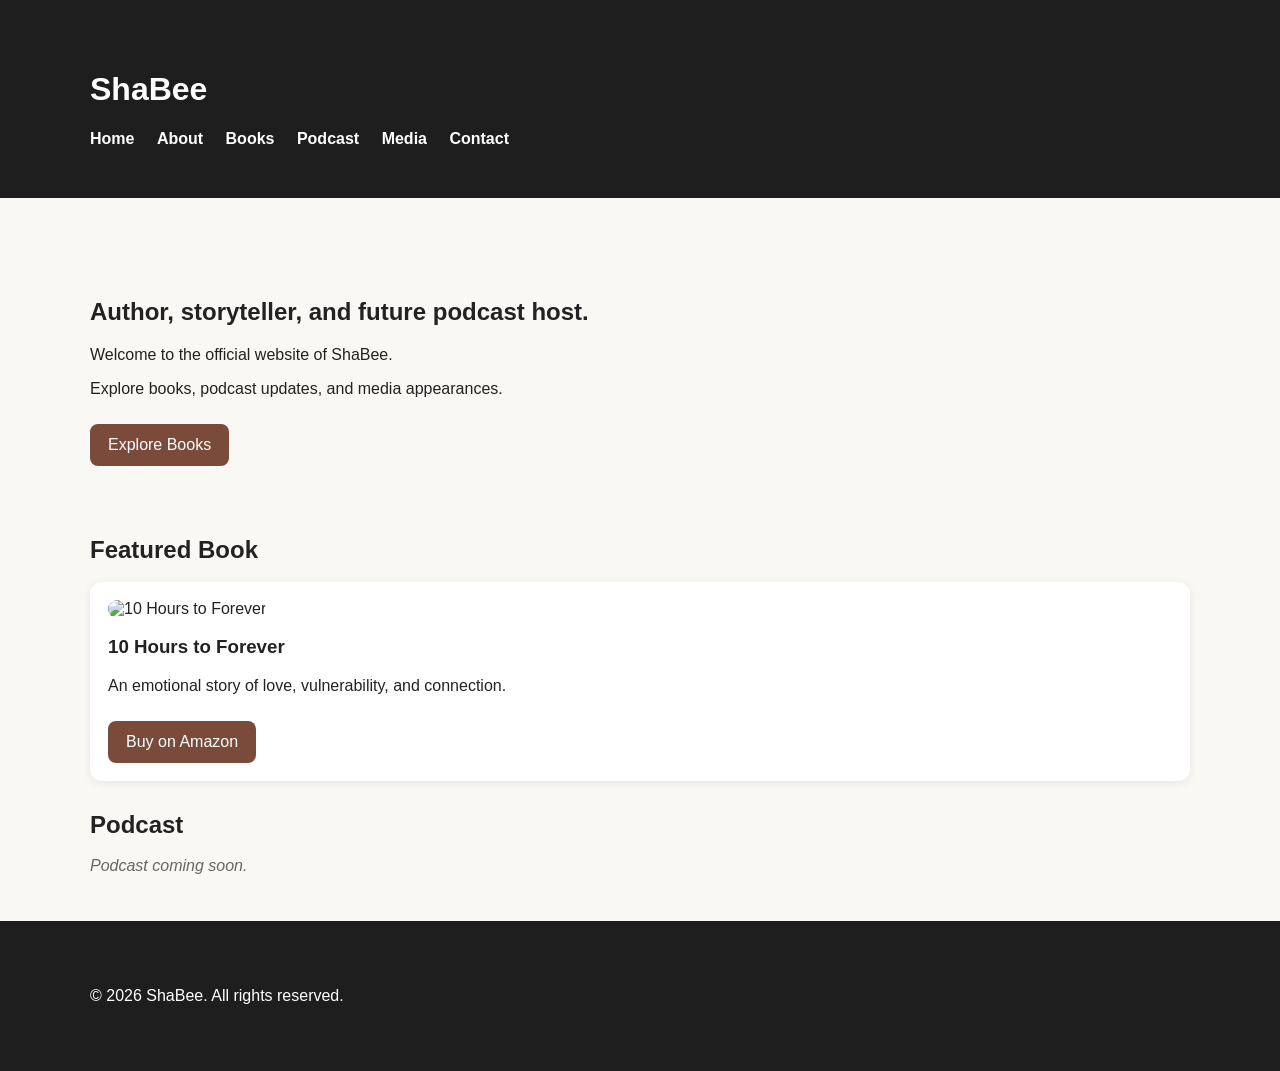
==== index.html @ 11cbb359 "Add files via upload" ====
<!DOCTYPE html>
<html lang="en">
<head>
    <meta charset="UTF-8">
    <meta name="viewport" content="width=device-width, initial-scale=1.0">
    <title>Home | ShaBee</title>
    <link rel="stylesheet" href="style.css">
</head>
<body>
    <header>
        <div class="container">
            <h1>ShaBee</h1>
            <nav>
                <a href="index.html">Home</a>
                <a href="about.html">About</a>
                <a href="books.html">Books</a>
                <a href="podcast.html">Podcast</a>
                <a href="media.html">Media</a>
                <a href="contact.html">Contact</a>
            </nav>
        </div>
    </header>
    <main class="container">
        
    <section class="hero">
        <h2>Author, storyteller, and future podcast host.</h2>
        <p>Welcome to the official website of ShaBee.</p>
        <p>Explore books, podcast updates, and media appearances.</p>
        <a class="button" href="books.html">Explore Books</a>
    </section>

    <section>
        <h2 class="section-title">Featured Book</h2>
        <div class="card">
            <img src="assets/10-hours-to-forever.jpg" alt="10 Hours to Forever" class="book-cover">
            <h3>10 Hours to Forever</h3>
            <p>An emotional story of love, vulnerability, and connection.</p>
            <a class="button" href="https://www.amazon.com/" target="_blank">Buy on Amazon</a>
        </div>
    </section>

    <section style="margin-top: 30px;">
        <h2 class="section-title">Podcast</h2>
        <p class="small-note">Podcast coming soon.</p>
    </section>
    
    </main>
    <footer>
        <div class="container">
            <p>&copy; 2026 ShaBee. All rights reserved.</p>
        </div>
    </footer>
</body>
</html>
---- style.css ----
body {
    font-family: Arial, sans-serif;
    margin: 0;
    padding: 0;
    background: #faf8f5;
    color: #222;
}
header, footer {
    background: #1e1e1e;
    color: white;
    padding: 20px;
}
nav a {
    color: white;
    margin-right: 18px;
    text-decoration: none;
    font-weight: bold;
}
.container {
    max-width: 1100px;
    margin: 0 auto;
    padding: 30px 20px;
}
.hero {
    padding: 50px 0;
}
.button {
    display: inline-block;
    background: #7a4b3a;
    color: white;
    padding: 12px 18px;
    text-decoration: none;
    border-radius: 8px;
    margin-top: 10px;
}
.grid {
    display: grid;
    grid-template-columns: repeat(auto-fit, minmax(260px, 1fr));
    gap: 24px;
}
.card {
    background: white;
    border-radius: 12px;
    padding: 18px;
    box-shadow: 0 2px 8px rgba(0,0,0,0.08);
}
.book-cover {
    width: 100%;
    max-height: 360px;
    object-fit: cover;
    border-radius: 10px;
}
.author-photo {
    max-width: 260px;
    border-radius: 12px;
    margin-bottom: 20px;
}
.section-title {
    margin-bottom: 18px;
}
.small-note {
    color: #666;
    font-style: italic;
}
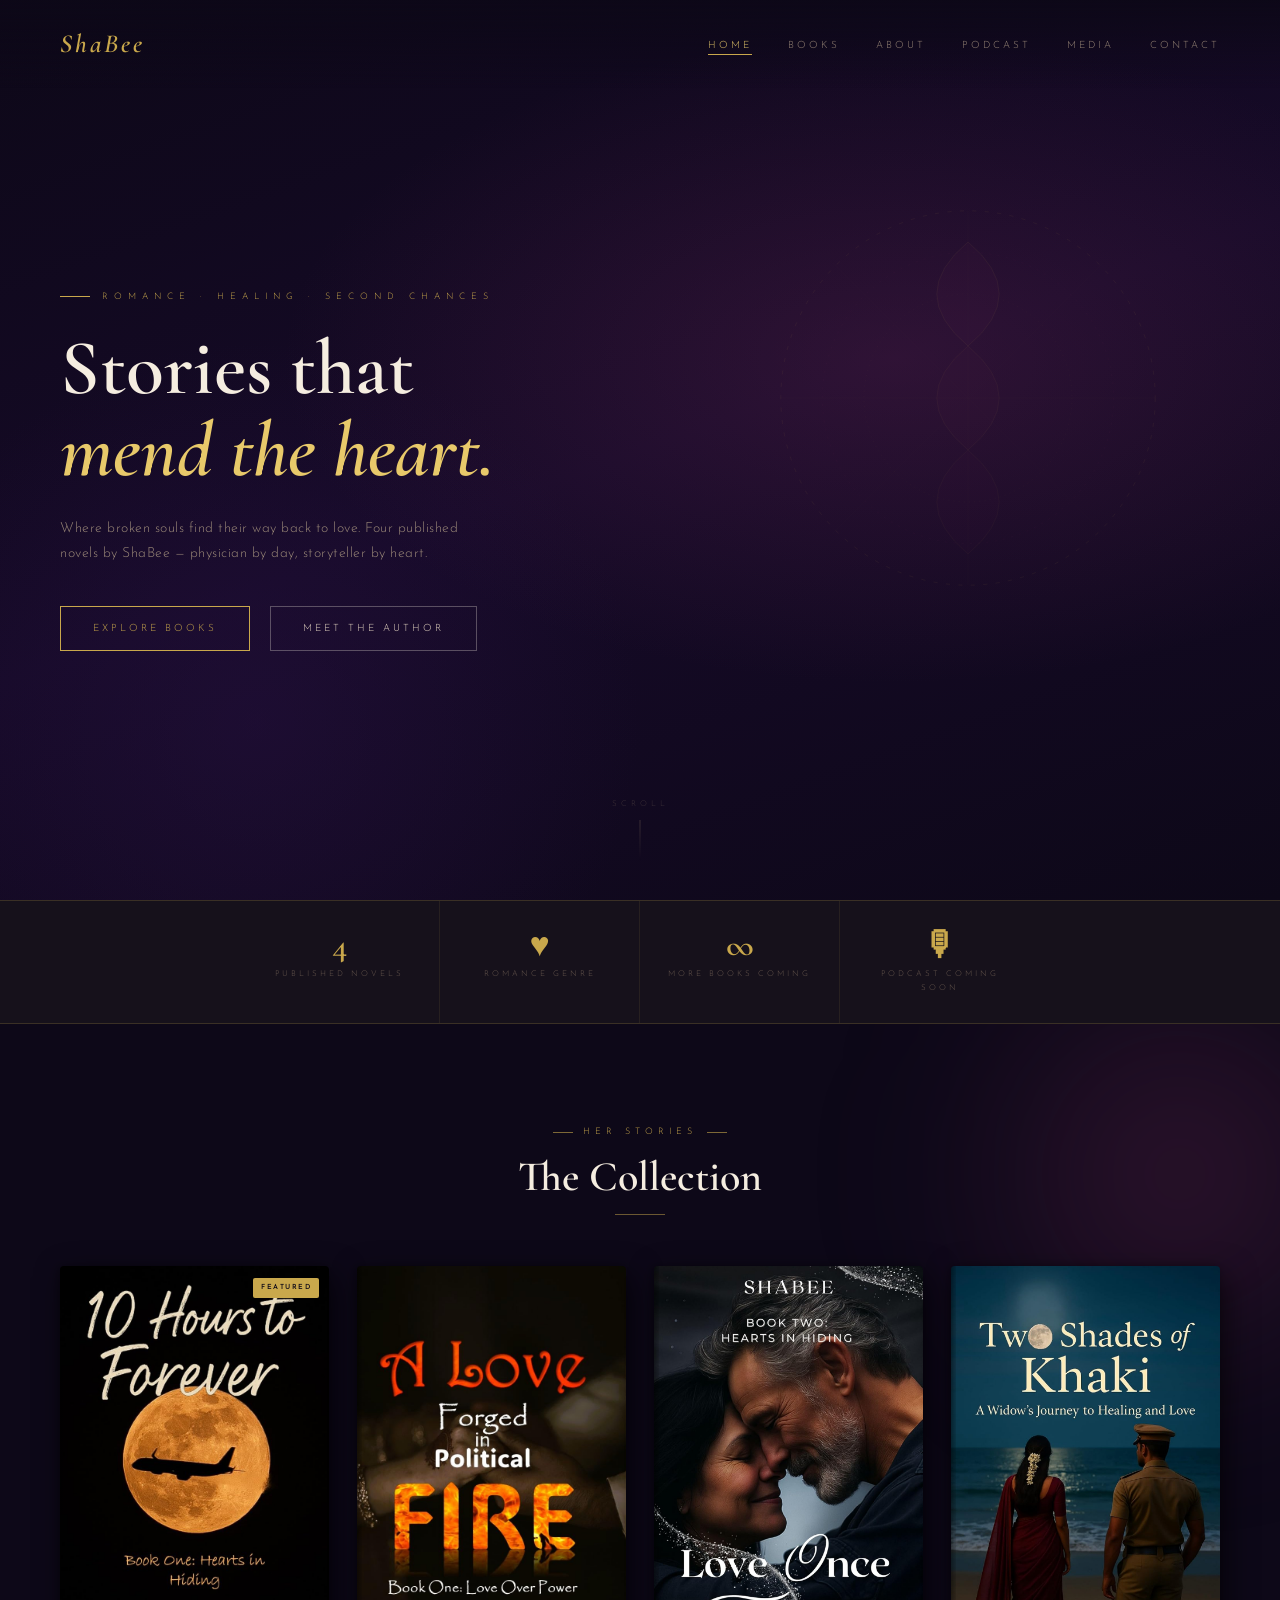
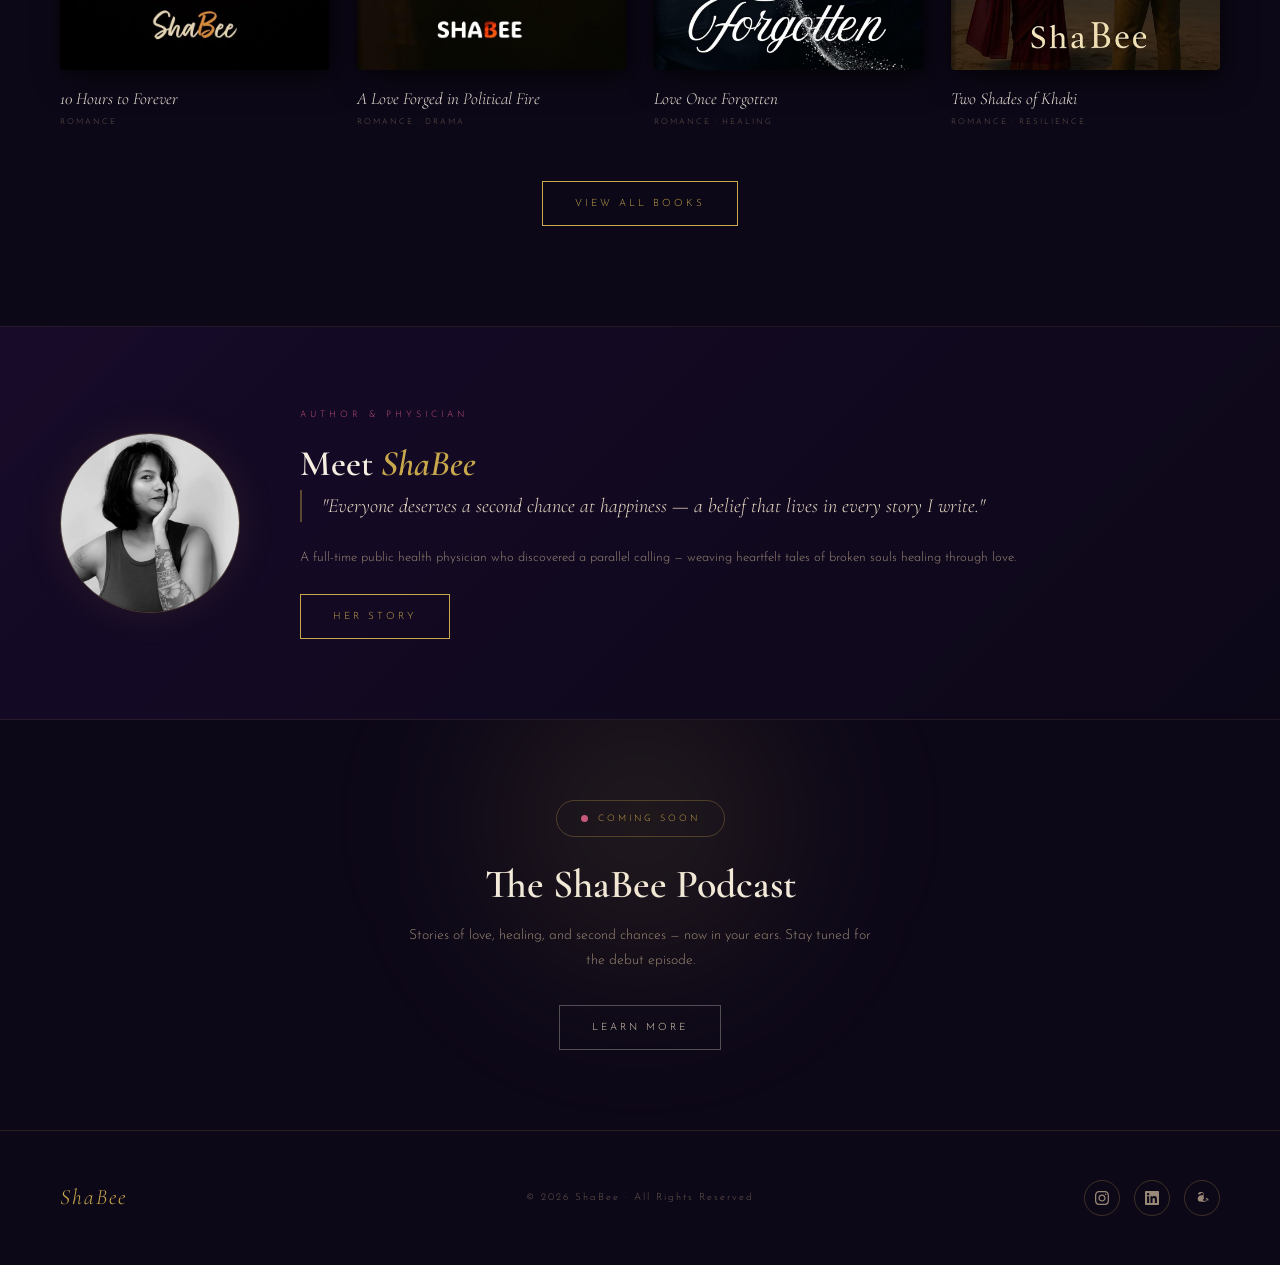
==== commit 6f927be2: "Update index.html" ====
--- a/index.html
+++ b/index.html
@@ -1,54 +1,634 @@
 <!DOCTYPE html>
 <html lang="en">
 <head>
-    <meta charset="UTF-8">
-    <meta name="viewport" content="width=device-width, initial-scale=1.0">
-    <title>Home | ShaBee</title>
-    <link rel="stylesheet" href="style.css">
+  <meta charset="UTF-8" />
+  <meta name="viewport" content="width=device-width, initial-scale=1.0" />
+  <title>ShaBee — Romance Author</title>
+  <meta name="description" content="Official website of ShaBee — author of heartfelt romance novels about love, healing, and second chances." />
+  <link rel="stylesheet" href="style.css" />
+  <style>
+    /* ===== HERO ===== */
+    .hero {
+      min-height: 100vh;
+      display: flex;
+      align-items: center;
+      padding: 120px 60px 80px;
+      position: relative;
+      overflow: hidden;
+    }
+
+    .hero-bg {
+      position: absolute;
+      inset: 0;
+      background:
+        radial-gradient(ellipse 80% 60% at 70% 40%, rgba(123,45,94,0.25) 0%, transparent 60%),
+        radial-gradient(ellipse 50% 70% at 20% 80%, rgba(42,18,69,0.4) 0%, transparent 60%),
+        linear-gradient(160deg, var(--deep) 0%, #160a28 50%, #0d0818 100%);
+    }
+
+    .hero-decoration {
+      position: absolute;
+      right: 8%;
+      top: 50%;
+      transform: translateY(-50%);
+      width: 420px;
+      height: 520px;
+      opacity: 0.12;
+      pointer-events: none;
+    }
+
+    .hero-content {
+      position: relative;
+      z-index: 2;
+      max-width: 600px;
+    }
+
+    .hero-tagline {
+      font-size: 9px;
+      letter-spacing: 6px;
+      text-transform: uppercase;
+      color: var(--gold);
+      margin-bottom: 24px;
+      display: flex;
+      align-items: center;
+      gap: 12px;
+    }
+
+    .hero-tagline::before {
+      content: '';
+      display: inline-block;
+      width: 30px;
+      height: 0.5px;
+      background: var(--gold);
+    }
+
+    .hero-title {
+      font-family: var(--serif);
+      font-size: 78px;
+      font-weight: 600;
+      color: var(--cream);
+      line-height: 1.05;
+      margin-bottom: 10px;
+    }
+
+    .hero-title em {
+      font-style: italic;
+      color: var(--gold-light);
+      display: block;
+    }
+
+    .hero-subtitle {
+      font-size: 14px;
+      color: var(--muted);
+      line-height: 1.8;
+      margin: 24px 0 40px;
+      max-width: 440px;
+      letter-spacing: 0.5px;
+    }
+
+    .hero-cta {
+      display: flex;
+      gap: 20px;
+      align-items: center;
+    }
+
+    .hero-scroll {
+      position: absolute;
+      bottom: 40px;
+      left: 50%;
+      transform: translateX(-50%);
+      display: flex;
+      flex-direction: column;
+      align-items: center;
+      gap: 8px;
+      z-index: 2;
+      opacity: 0.5;
+    }
+
+    .hero-scroll span {
+      font-size: 8px;
+      letter-spacing: 4px;
+      text-transform: uppercase;
+      color: var(--muted2);
+    }
+
+    .scroll-line {
+      width: 0.5px;
+      height: 40px;
+      background: linear-gradient(to bottom, var(--muted2), transparent);
+      animation: scrollDown 1.8s ease-in-out infinite;
+    }
+
+    @keyframes scrollDown {
+      0% { transform: scaleY(0); transform-origin: top; opacity: 1; }
+      50% { transform: scaleY(1); transform-origin: top; opacity: 1; }
+      100% { transform: scaleY(1); transform-origin: bottom; opacity: 0; }
+    }
+
+    /* ===== STATS BAR ===== */
+    .stats-bar {
+      background: rgba(201,168,76,0.05);
+      border-top: 0.5px solid rgba(201,168,76,0.2);
+      border-bottom: 0.5px solid rgba(201,168,76,0.2);
+      display: flex;
+      justify-content: center;
+    }
+
+    .stat {
+      flex: 1;
+      max-width: 200px;
+      text-align: center;
+      padding: 28px 20px;
+      border-right: 0.5px solid rgba(201,168,76,0.1);
+    }
+
+    .stat:last-child { border-right: none; }
+
+    .stat-num {
+      font-family: var(--serif);
+      font-size: 34px;
+      font-weight: 600;
+      color: var(--gold);
+      line-height: 1;
+      margin-bottom: 5px;
+    }
+
+    .stat-label {
+      font-size: 8px;
+      letter-spacing: 3px;
+      text-transform: uppercase;
+      color: var(--muted2);
+    }
+
+    /* ===== BOOKS SECTION ===== */
+    .books-section {
+      padding: 100px 60px;
+      position: relative;
+      overflow: hidden;
+    }
+
+    .books-section .orb {
+      width: 500px; height: 500px;
+      top: -100px; right: -150px;
+    }
+
+    .books-grid {
+      display: grid;
+      grid-template-columns: repeat(4, 1fr);
+      gap: 28px;
+      margin-top: 52px;
+    }
+
+    .book-card {
+      cursor: pointer;
+      group: true;
+    }
+
+    .book-cover-wrap {
+      position: relative;
+      width: 100%;
+      aspect-ratio: 2/3;
+      overflow: hidden;
+      border-radius: 4px;
+      box-shadow: 6px 10px 30px rgba(0,0,0,0.6), -2px 0 8px rgba(0,0,0,0.3);
+      transition: transform 0.4s ease, box-shadow 0.4s ease;
+      margin-bottom: 18px;
+    }
+
+    .book-card:hover .book-cover-wrap {
+      transform: translateY(-8px) rotate(-1deg);
+      box-shadow: 10px 20px 40px rgba(0,0,0,0.7);
+    }
+
+    .book-cover-wrap img {
+      width: 100%;
+      height: 100%;
+      object-fit: cover;
+      display: block;
+      transition: transform 0.5s ease;
+    }
+
+    .book-card:hover .book-cover-wrap img {
+      transform: scale(1.04);
+    }
+
+    .book-cover-overlay {
+      position: absolute;
+      inset: 0;
+      background: linear-gradient(to top, rgba(13,8,24,0.7) 0%, transparent 50%);
+      opacity: 0;
+      transition: opacity 0.3s;
+      display: flex;
+      align-items: flex-end;
+      padding: 16px;
+    }
+
+    .book-card:hover .book-cover-overlay { opacity: 1; }
+
+    .book-overlay-btn {
+      font-size: 8px;
+      letter-spacing: 2px;
+      text-transform: uppercase;
+      color: var(--gold);
+      border: 0.5px solid var(--gold);
+      padding: 7px 14px;
+      text-decoration: none;
+      transition: all 0.3s;
+      width: 100%;
+      text-align: center;
+      display: block;
+    }
+
+    .book-spine {
+      position: absolute;
+      left: 0; top: 0; bottom: 0;
+      width: 5px;
+      background: linear-gradient(to right, rgba(0,0,0,0.4), rgba(0,0,0,0.1));
+    }
+
+    .book-title {
+      font-family: var(--serif);
+      font-size: 17px;
+      font-style: italic;
+      color: var(--cream);
+      line-height: 1.3;
+      margin-bottom: 6px;
+    }
+
+    .book-genre {
+      font-size: 8px;
+      letter-spacing: 2px;
+      text-transform: uppercase;
+      color: var(--muted2);
+    }
+
+    .book-badge {
+      position: absolute;
+      top: 12px;
+      right: 10px;
+      background: var(--gold);
+      color: var(--deep);
+      font-size: 7px;
+      font-weight: 600;
+      letter-spacing: 1.5px;
+      text-transform: uppercase;
+      padding: 4px 8px;
+      border-radius: 2px;
+    }
+
+    .books-cta {
+      text-align: center;
+      margin-top: 52px;
+    }
+
+    /* ===== ABOUT STRIP ===== */
+    .about-strip {
+      padding: 80px 60px;
+      background: linear-gradient(135deg, rgba(30,13,53,0.6) 0%, rgba(13,8,24,0.8) 100%);
+      border-top: 0.5px solid rgba(201,168,76,0.1);
+      border-bottom: 0.5px solid rgba(201,168,76,0.1);
+      display: flex;
+      align-items: center;
+      gap: 60px;
+      position: relative;
+      overflow: hidden;
+    }
+
+    .about-portrait {
+      width: 180px;
+      height: 180px;
+      border-radius: 50%;
+      overflow: hidden;
+      flex-shrink: 0;
+      border: 1px solid rgba(201,168,76,0.3);
+      box-shadow: 0 0 40px rgba(201,168,76,0.1);
+      position: relative;
+    }
+
+    .about-portrait::before {
+      content: '';
+      position: absolute;
+      inset: -6px;
+      border-radius: 50%;
+      border: 0.5px solid rgba(201,168,76,0.15);
+    }
+
+    .about-portrait img {
+      width: 100%;
+      height: 100%;
+      object-fit: cover;
+    }
+
+    .about-text { flex: 1; }
+
+    .about-name {
+      font-family: var(--serif);
+      font-size: 36px;
+      color: var(--cream);
+      margin-bottom: 6px;
+    }
+
+    .about-name em { color: var(--gold); font-style: italic; }
+
+    .about-role {
+      font-size: 9px;
+      letter-spacing: 4px;
+      text-transform: uppercase;
+      color: var(--rose-light);
+      margin-bottom: 20px;
+    }
+
+    .about-quote {
+      font-family: var(--serif);
+      font-size: 20px;
+      font-style: italic;
+      color: var(--cream2);
+      line-height: 1.6;
+      margin-bottom: 24px;
+      padding-left: 20px;
+      border-left: 2px solid rgba(201,168,76,0.4);
+    }
+
+    /* ===== PODCAST TEASER ===== */
+    .podcast-teaser {
+      padding: 80px 60px;
+      text-align: center;
+      position: relative;
+      overflow: hidden;
+    }
+
+    .podcast-badge {
+      display: inline-flex;
+      align-items: center;
+      gap: 10px;
+      border: 0.5px solid rgba(201,168,76,0.3);
+      padding: 10px 24px;
+      border-radius: 40px;
+      margin-bottom: 24px;
+      font-size: 9px;
+      letter-spacing: 3px;
+      text-transform: uppercase;
+      color: var(--gold);
+    }
+
+    .podcast-dot {
+      width: 7px;
+      height: 7px;
+      border-radius: 50%;
+      background: var(--rose-light);
+      animation: pulse 2s ease-in-out infinite;
+    }
+
+    @keyframes pulse {
+      0%, 100% { opacity: 1; transform: scale(1); }
+      50% { opacity: 0.5; transform: scale(0.8); }
+    }
+
+    .podcast-title {
+      font-family: var(--serif);
+      font-size: 40px;
+      color: var(--cream);
+      margin-bottom: 16px;
+    }
+
+    .podcast-sub {
+      font-size: 14px;
+      color: var(--muted);
+      max-width: 480px;
+      margin: 0 auto 32px;
+      line-height: 1.8;
+    }
+
+    @media (max-width: 900px) {
+      .hero-title { font-size: 54px; }
+      .hero { padding: 120px 28px 80px; }
+      .books-grid { grid-template-columns: repeat(2, 1fr); }
+      .books-section { padding: 60px 28px; }
+      .about-strip { flex-direction: column; text-align: center; padding: 60px 28px; }
+      .about-quote { border-left: none; border-top: 0.5px solid rgba(201,168,76,0.3); padding: 16px 0 0; }
+      .stats-bar { flex-wrap: wrap; }
+      .stat { min-width: 150px; }
+      .podcast-teaser { padding: 60px 28px; }
+    }
+
+    @media (max-width: 480px) {
+      .hero-title { font-size: 42px; }
+      .books-grid { grid-template-columns: repeat(2, 1fr); gap: 14px; }
+    }
+  </style>
 </head>
 <body>
-    <header>
-        <div class="container">
-            <h1>ShaBee</h1>
-            <nav>
-                <a href="index.html">Home</a>
-                <a href="about.html">About</a>
-                <a href="books.html">Books</a>
-                <a href="podcast.html">Podcast</a>
-                <a href="media.html">Media</a>
-                <a href="contact.html">Contact</a>
-            </nav>
+
+  <!-- NAV -->
+  <nav id="navbar">
+    <a href="index.html" class="nav-logo">ShaBee</a>
+    <ul class="nav-links">
+      <li><a href="index.html" class="active">Home</a></li>
+      <li><a href="books.html">Books</a></li>
+      <li><a href="about.html">About</a></li>
+      <li><a href="podcast.html">Podcast</a></li>
+      <li><a href="media.html">Media</a></li>
+      <li><a href="contact.html">Contact</a></li>
+    </ul>
+    <div class="nav-hamburger" onclick="toggleMenu()">
+      <span></span><span></span><span></span>
+    </div>
+  </nav>
+
+  <!-- HERO -->
+  <section class="hero">
+    <div class="hero-bg"></div>
+
+    <!-- decorative rose SVG -->
+    <svg class="hero-decoration" viewBox="0 0 400 500" fill="none" xmlns="http://www.w3.org/2000/svg">
+      <circle cx="200" cy="200" r="180" stroke="#c9a84c" stroke-width="0.5" stroke-dasharray="4 8"/>
+      <circle cx="200" cy="200" r="140" stroke="#7b2d5e" stroke-width="0.5" stroke-dasharray="2 6"/>
+      <circle cx="200" cy="200" r="100" stroke="#c9a84c" stroke-width="0.3" stroke-dasharray="1 4"/>
+      <path d="M200 50 Q260 100 200 150 Q140 100 200 50Z" fill="rgba(123,45,94,0.4)" stroke="#c9a84c" stroke-width="0.5"/>
+      <path d="M200 150 Q260 200 200 250 Q140 200 200 150Z" fill="rgba(123,45,94,0.3)" stroke="#c9a84c" stroke-width="0.4"/>
+      <path d="M200 250 Q260 300 200 350 Q140 300 200 250Z" fill="rgba(123,45,94,0.2)" stroke="#c9a84c" stroke-width="0.3"/>
+      <line x1="200" y1="20" x2="200" y2="380" stroke="#c9a84c" stroke-width="0.3" opacity="0.4"/>
+      <line x1="20" y1="200" x2="380" y2="200" stroke="#c9a84c" stroke-width="0.3" opacity="0.4"/>
+      <line x1="70" y1="70" x2="330" y2="330" stroke="#c9a84c" stroke-width="0.2" opacity="0.3"/>
+      <line x1="330" y1="70" x2="70" y2="330" stroke="#c9a84c" stroke-width="0.2" opacity="0.3"/>
+    </svg>
+
+    <div class="hero-content">
+      <div class="hero-tagline">Romance · Healing · Second Chances</div>
+      <h1 class="hero-title">
+        Stories that
+        <em>mend the heart.</em>
+      </h1>
+      <p class="hero-subtitle">
+        Where broken souls find their way back to love. Four published novels by ShaBee — physician by day, storyteller by heart.
+      </p>
+      <div class="hero-cta">
+        <a href="books.html" class="btn btn-gold fade-up delay-3">Explore Books</a>
+        <a href="about.html" class="btn btn-outline fade-up delay-4">Meet the Author</a>
+      </div>
+    </div>
+
+    <div class="hero-scroll">
+      <span>Scroll</span>
+      <div class="scroll-line"></div>
+    </div>
+  </section>
+
+  <!-- STATS BAR -->
+  <div class="stats-bar">
+    <div class="stat fade-up delay-1">
+      <div class="stat-num">4</div>
+      <div class="stat-label">Published Novels</div>
+    </div>
+    <div class="stat fade-up delay-2">
+      <div class="stat-num">♥</div>
+      <div class="stat-label">Romance Genre</div>
+    </div>
+    <div class="stat fade-up delay-3">
+      <div class="stat-num">∞</div>
+      <div class="stat-label">More Books Coming</div>
+    </div>
+    <div class="stat fade-up delay-4">
+      <div class="stat-num">🎙</div>
+      <div class="stat-label">Podcast Coming Soon</div>
+    </div>
+  </div>
+
+  <!-- BOOKS -->
+  <section class="books-section">
+    <div class="orb orb-rose" style="width:500px;height:500px;top:-100px;right:-150px;"></div>
+    <div class="eyebrow center fade-up delay-1">Her Stories</div>
+    <h2 class="section-title fade-up delay-2">The Collection</h2>
+    <div class="gold-rule"></div>
+
+    <div class="books-grid">
+
+      <div class="book-card fade-up delay-1">
+        <div class="book-cover-wrap">
+          <img src="assets/10-hours-to-forever.jpg" alt="10 Hours to Forever" />
+          <div class="book-spine"></div>
+          <div class="book-badge">Featured</div>
+          <div class="book-cover-overlay">
+            <a href="https://a.co/d/08ATKefn" target="_blank" class="book-overlay-btn">View on Amazon</a>
+          </div>
         </div>
-    </header>
-    <main class="container">
-        
-    <section class="hero">
-        <h2>Author, storyteller, and future podcast host.</h2>
-        <p>Welcome to the official website of ShaBee.</p>
-        <p>Explore books, podcast updates, and media appearances.</p>
-        <a class="button" href="books.html">Explore Books</a>
-    </section>
-
-    <section>
-        <h2 class="section-title">Featured Book</h2>
-        <div class="card">
-            <img src="assets/10-hours-to-forever.jpg" alt="10 Hours to Forever" class="book-cover">
-            <h3>10 Hours to Forever</h3>
-            <p>An emotional story of love, vulnerability, and connection.</p>
-            <a class="button" href="https://www.amazon.com/" target="_blank">Buy on Amazon</a>
+        <div class="book-title">10 Hours to Forever</div>
+        <div class="book-genre">Romance</div>
+      </div>
+
+      <div class="book-card fade-up delay-2">
+        <div class="book-cover-wrap">
+          <img src="assets/a-love-forged-in-political-fire.jpg" alt="A Love Forged in Political Fire" />
+          <div class="book-spine"></div>
+          <div class="book-cover-overlay">
+            <a href="https://a.co/d/00i8EPB8" target="_blank" class="book-overlay-btn">View on Amazon</a>
+          </div>
         </div>
-    </section>
-
-    <section style="margin-top: 30px;">
-        <h2 class="section-title">Podcast</h2>
-        <p class="small-note">Podcast coming soon.</p>
-    </section>
-    
-    </main>
-    <footer>
-        <div class="container">
-            <p>&copy; 2026 ShaBee. All rights reserved.</p>
+        <div class="book-title">A Love Forged in Political Fire</div>
+        <div class="book-genre">Romance · Drama</div>
+      </div>
+
+      <div class="book-card fade-up delay-3">
+        <div class="book-cover-wrap">
+          <img src="assets/love-once-forgotten.jpg" alt="Love Once Forgotten" />
+          <div class="book-spine"></div>
+          <div class="book-cover-overlay">
+            <a href="https://a.co/d/03vFmATG" target="_blank" class="book-overlay-btn">View on Amazon</a>
+          </div>
         </div>
-    </footer>
+        <div class="book-title">Love Once Forgotten</div>
+        <div class="book-genre">Romance · Healing</div>
+      </div>
+
+      <div class="book-card fade-up delay-4">
+        <div class="book-cover-wrap">
+          <img src="assets/two-shades-of-khaki.jpg" alt="Two Shades of Khaki" />
+          <div class="book-spine"></div>
+          <div class="book-cover-overlay">
+            <a href="https://a.co/d/0icz61t5" target="_blank" class="book-overlay-btn">View on Amazon</a>
+          </div>
+        </div>
+        <div class="book-title">Two Shades of Khaki</div>
+        <div class="book-genre">Romance · Resilience</div>
+      </div>
+
+    </div>
+
+    <div class="books-cta">
+      <a href="books.html" class="btn btn-gold">View All Books</a>
+    </div>
+  </section>
+
+  <!-- ABOUT STRIP -->
+  <section class="about-strip">
+    <div class="about-portrait">
+      <img src="assets/author-photo.jpg" alt="ShaBee — Author" />
+    </div>
+    <div class="about-text">
+      <p class="about-role">Author &amp; Physician</p>
+      <h2 class="about-name">Meet <em>ShaBee</em></h2>
+      <blockquote class="about-quote">
+        "Everyone deserves a second chance at happiness — a belief that lives in every story I write."
+      </blockquote>
+      <p style="font-size:13px;color:var(--muted);line-height:1.8;margin-bottom:24px;">
+        A full-time public health physician who discovered a parallel calling — weaving heartfelt tales of broken souls healing through love.
+      </p>
+      <a href="about.html" class="btn btn-gold">Her Story</a>
+    </div>
+  </section>
+
+  <!-- PODCAST TEASER -->
+  <section class="podcast-teaser">
+    <div class="orb orb-gold" style="width:400px;height:400px;top:-100px;left:50%;transform:translateX(-50%);"></div>
+    <div class="podcast-badge">
+      <span class="podcast-dot"></span>
+      Coming Soon
+    </div>
+    <h2 class="podcast-title">The ShaBee Podcast</h2>
+    <p class="podcast-sub">Stories of love, healing, and second chances — now in your ears. Stay tuned for the debut episode.</p>
+    <a href="podcast.html" class="btn btn-outline">Learn More</a>
+  </section>
+
+  <!-- FOOTER -->
+  <footer>
+    <a href="index.html" class="footer-logo">ShaBee</a>
+    <div class="footer-center">© 2026 ShaBee · All Rights Reserved</div>
+    <div class="footer-social">
+      <!-- Instagram -->
+      <a href="https://www.instagram.com/shabee_novel_author/" target="_blank" class="social-link" aria-label="Instagram">
+        <svg viewBox="0 0 24 24" xmlns="http://www.w3.org/2000/svg"><path d="M12 2.163c3.204 0 3.584.012 4.85.07 3.252.148 4.771 1.691 4.919 4.919.058 1.265.069 1.645.069 4.849 0 3.205-.012 3.584-.069 4.849-.149 3.225-1.664 4.771-4.919 4.919-1.266.058-1.644.07-4.85.07-3.204 0-3.584-.012-4.849-.07-3.26-.149-4.771-1.699-4.919-4.92-.058-1.265-.07-1.644-.07-4.849 0-3.204.013-3.583.07-4.849.149-3.227 1.664-4.771 4.919-4.919 1.266-.057 1.645-.069 4.849-.069zm0-2.163c-3.259 0-3.667.014-4.947.072-4.358.2-6.78 2.618-6.98 6.98-.059 1.281-.073 1.689-.073 4.948 0 3.259.014 3.668.072 4.948.2 4.358 2.618 6.78 6.98 6.98 1.281.058 1.689.072 4.948.072 3.259 0 3.668-.014 4.948-.072 4.354-.2 6.782-2.618 6.979-6.98.059-1.28.073-1.689.073-4.948 0-3.259-.014-3.667-.072-4.947-.196-4.354-2.617-6.78-6.979-6.98-1.281-.059-1.69-.073-4.949-.073zm0 5.838c-3.403 0-6.162 2.759-6.162 6.162s2.759 6.163 6.162 6.163 6.162-2.759 6.162-6.163c0-3.403-2.759-6.162-6.162-6.162zm0 10.162c-2.209 0-4-1.79-4-4 0-2.209 1.791-4 4-4s4 1.791 4 4c0 2.21-1.791 4-4 4zm6.406-11.845c-.796 0-1.441.645-1.441 1.44s.645 1.44 1.441 1.44c.795 0 1.439-.645 1.439-1.44s-.644-1.44-1.439-1.44z"/></svg>
+      </a>
+      <!-- LinkedIn -->
+      <a href="https://www.linkedin.com/in/shabithaalex/" target="_blank" class="social-link" aria-label="LinkedIn">
+        <svg viewBox="0 0 24 24" xmlns="http://www.w3.org/2000/svg"><path d="M20.447 20.452h-3.554v-5.569c0-1.328-.027-3.037-1.852-3.037-1.853 0-2.136 1.445-2.136 2.939v5.667H9.351V9h3.414v1.561h.046c.477-.9 1.637-1.85 3.37-1.85 3.601 0 4.267 2.37 4.267 5.455v6.286zM5.337 7.433c-1.144 0-2.063-.926-2.063-2.065 0-1.138.92-2.063 2.063-2.063 1.14 0 2.064.925 2.064 2.063 0 1.139-.925 2.065-2.064 2.065zm1.782 13.019H3.555V9h3.564v11.452zM22.225 0H1.771C.792 0 0 .774 0 1.729v20.542C0 23.227.792 24 1.771 24h20.451C23.2 24 24 23.227 24 22.271V1.729C24 .774 23.2 0 22.222 0h.003z"/></svg>
+      </a>
+      <!-- Amazon -->
+      <a href="https://www.amazon.com/author/shabee" target="_blank" class="social-link" aria-label="Amazon">
+        <svg viewBox="0 0 24 24" xmlns="http://www.w3.org/2000/svg"><path d="M13.958 10.09c0 1.232.029 2.256-.591 3.351-.502.891-1.301 1.438-2.186 1.438-1.214 0-1.922-.924-1.922-2.292 0-2.692 2.415-3.182 4.699-3.182v.685zm3.186 7.705c-.209.189-.512.201-.745.074-1.052-.872-1.238-1.276-1.814-2.106-1.734 1.768-2.962 2.297-5.209 2.297-2.66 0-4.731-1.641-4.731-4.925 0-2.565 1.391-4.309 3.37-5.164 1.715-.754 4.11-.891 5.942-1.095v-.41c0-.753.06-1.642-.384-2.294-.385-.579-1.124-.82-1.775-.82-1.205 0-2.277.617-2.54 1.897-.054.285-.261.567-.549.582l-3.061-.328c-.259-.056-.548-.266-.472-.66C5.57 2.474 8.066 1.5 10.309 1.5c1.131 0 2.608.301 3.5 1.156 1.131 1.055 1.021 2.463 1.021 3.996v3.623c0 1.088.451 1.566.875 2.153.149.21.182.461-.008.617l-2.553 2.15zM21.315 16.44c-1.895 1.382-4.643 2.114-7.007 2.114-3.314 0-6.297-1.226-8.554-3.267-.177-.16-.019-.378.194-.254 2.434 1.417 5.445 2.267 8.554 2.267 2.096 0 4.404-.435 6.528-1.332.321-.135.59.21.285.472zm.76-2.061c-.242-.311-1.599-.147-2.209-.073-.186.023-.214-.139-.047-.256 1.082-.761 2.856-.541 3.064-.286.207.257-.054 2.033-.07 2.701-.011.219-.172.3-.33.177-.543-.408-2.033-1.979-3.197-2.89-.354.266-.893.666-1.208.999-.173.18-.361.262-.516.112-.139-.135-.099-.349.028-.497.626-.723 1.658-1.914 2.173-2.532.232-.279.524-.166.716.052.387.443 1.055 1.267 1.596 1.493z"/></svg>
+      </a>
+    </div>
+  </footer>
+
+  <script>
+    // Navbar scroll effect
+    const navbar = document.getElementById('navbar');
+    window.addEventListener('scroll', () => {
+      navbar.classList.toggle('scrolled', window.scrollY > 60);
+    });
+
+    // Mobile menu
+    function toggleMenu() {
+      const links = document.querySelector('.nav-links');
+      links.style.display = links.style.display === 'flex' ? 'none' : 'flex';
+      links.style.flexDirection = 'column';
+      links.style.position = 'absolute';
+      links.style.top = '70px';
+      links.style.left = '0';
+      links.style.right = '0';
+      links.style.background = 'rgba(13,8,24,0.98)';
+      links.style.padding = '24px';
+      links.style.gap = '20px';
+    }
+  </script>
 </body>
 </html>
--- a/style.css
+++ b/style.css
@@ -1,65 +1,310 @@
-
-body {
-    font-family: Arial, sans-serif;
-    margin: 0;
-    padding: 0;
-    background: #faf8f5;
-    color: #222;
-}
-header, footer {
-    background: #1e1e1e;
-    color: white;
-    padding: 20px;
-}
-nav a {
-    color: white;
-    margin-right: 18px;
-    text-decoration: none;
-    font-weight: bold;
-}
-.container {
-    max-width: 1100px;
-    margin: 0 auto;
-    padding: 30px 20px;
-}
-.hero {
-    padding: 50px 0;
-}
-.button {
-    display: inline-block;
-    background: #7a4b3a;
-    color: white;
-    padding: 12px 18px;
-    text-decoration: none;
-    border-radius: 8px;
-    margin-top: 10px;
-}
-.grid {
-    display: grid;
-    grid-template-columns: repeat(auto-fit, minmax(260px, 1fr));
-    gap: 24px;
-}
-.card {
-    background: white;
-    border-radius: 12px;
-    padding: 18px;
-    box-shadow: 0 2px 8px rgba(0,0,0,0.08);
-}
-.book-cover {
-    width: 100%;
-    max-height: 360px;
-    object-fit: cover;
-    border-radius: 10px;
-}
-.author-photo {
-    max-width: 260px;
-    border-radius: 12px;
-    margin-bottom: 20px;
-}
-.section-title {
-    margin-bottom: 18px;
-}
-.small-note {
-    color: #666;
-    font-style: italic;
-}
+@import url('https://fonts.googleapis.com/css2?family=Cormorant+Garamond:ital,wght@0,300;0,400;0,600;0,700;1,300;1,400;1,600&family=Josefin+Sans:wght@300;400;600&display=swap');
+
+/* ===== RESET & BASE ===== */
+*, *::before, *::after { box-sizing: border-box; margin: 0; padding: 0; }
+
+:root {
+  --deep: #0d0818;
+  --plum: #1e0d35;
+  --plum2: #2a1245;
+  --rose: #7b2d5e;
+  --rose-light: #c4527e;
+  --gold: #c9a84c;
+  --gold-light: #e8c96a;
+  --cream: #f5ede0;
+  --cream2: #e8d9c4;
+  --muted: #9a8878;
+  --muted2: #6a5a50;
+  --serif: 'Cormorant Garamond', Georgia, serif;
+  --sans: 'Josefin Sans', sans-serif;
+}
+
+html { scroll-behavior: smooth; }
+
+body {
+  background: var(--deep);
+  color: var(--cream);
+  font-family: var(--sans);
+  font-weight: 300;
+  font-size: 16px;
+  line-height: 1.7;
+  overflow-x: hidden;
+}
+
+/* ===== NOISE TEXTURE OVERLAY ===== */
+body::before {
+  content: '';
+  position: fixed;
+  inset: 0;
+  background-image: url("data:image/svg+xml,%3Csvg viewBox='0 0 256 256' xmlns='http://www.w3.org/2000/svg'%3E%3Cfilter id='noise'%3E%3CfeTurbulence type='fractalNoise' baseFrequency='0.9' numOctaves='4' stitchTiles='stitch'/%3E%3C/filter%3E%3Crect width='100%25' height='100%25' filter='url(%23noise)' opacity='0.04'/%3E%3C/svg%3E");
+  pointer-events: none;
+  z-index: 0;
+  opacity: 0.6;
+}
+
+/* ===== NAVIGATION ===== */
+nav {
+  position: fixed;
+  top: 0; left: 0; right: 0;
+  z-index: 100;
+  display: flex;
+  justify-content: space-between;
+  align-items: center;
+  padding: 22px 60px;
+  background: linear-gradient(to bottom, rgba(13,8,24,0.98), rgba(13,8,24,0));
+  transition: background 0.4s;
+}
+
+nav.scrolled {
+  background: rgba(13,8,24,0.97);
+  border-bottom: 0.5px solid rgba(201,168,76,0.2);
+}
+
+.nav-logo {
+  font-family: var(--serif);
+  font-size: 26px;
+  font-weight: 600;
+  color: var(--gold);
+  letter-spacing: 3px;
+  text-decoration: none;
+  font-style: italic;
+}
+
+.nav-links {
+  display: flex;
+  gap: 36px;
+  list-style: none;
+  align-items: center;
+}
+
+.nav-links a {
+  font-size: 10px;
+  letter-spacing: 3px;
+  text-transform: uppercase;
+  color: var(--muted);
+  text-decoration: none;
+  transition: color 0.3s;
+  position: relative;
+}
+
+.nav-links a::after {
+  content: '';
+  position: absolute;
+  bottom: -4px;
+  left: 0; right: 0;
+  height: 0.5px;
+  background: var(--gold);
+  transform: scaleX(0);
+  transition: transform 0.3s;
+}
+
+.nav-links a:hover, .nav-links a.active {
+  color: var(--gold-light);
+}
+
+.nav-links a:hover::after, .nav-links a.active::after {
+  transform: scaleX(1);
+}
+
+.nav-hamburger {
+  display: none;
+  flex-direction: column;
+  gap: 5px;
+  cursor: pointer;
+}
+
+.nav-hamburger span {
+  display: block;
+  width: 24px;
+  height: 1px;
+  background: var(--gold);
+}
+
+/* ===== SECTION UTILITIES ===== */
+section { position: relative; z-index: 1; }
+
+.eyebrow {
+  font-size: 9px;
+  letter-spacing: 5px;
+  text-transform: uppercase;
+  color: var(--gold);
+  margin-bottom: 14px;
+  display: flex;
+  align-items: center;
+  gap: 10px;
+}
+
+.eyebrow::before, .eyebrow::after {
+  content: '';
+  display: inline-block;
+  width: 20px;
+  height: 0.5px;
+  background: var(--gold);
+  opacity: 0.6;
+}
+
+.eyebrow.center { justify-content: center; }
+
+h1, h2, h3 {
+  font-family: var(--serif);
+  font-weight: 600;
+  line-height: 1.15;
+}
+
+.section-title {
+  font-family: var(--serif);
+  font-size: 42px;
+  color: var(--cream);
+  text-align: center;
+  margin-bottom: 12px;
+}
+
+.gold-rule {
+  width: 50px;
+  height: 0.5px;
+  background: var(--gold);
+  margin: 0 auto 48px;
+  opacity: 0.5;
+}
+
+/* ===== BUTTONS ===== */
+.btn {
+  display: inline-block;
+  padding: 13px 32px;
+  font-family: var(--sans);
+  font-size: 10px;
+  letter-spacing: 3px;
+  text-transform: uppercase;
+  text-decoration: none;
+  transition: all 0.3s;
+  cursor: pointer;
+}
+
+.btn-gold {
+  border: 1px solid var(--gold);
+  color: var(--gold);
+  background: transparent;
+}
+
+.btn-gold:hover {
+  background: var(--gold);
+  color: var(--deep);
+}
+
+.btn-outline {
+  border: 0.5px solid rgba(245,237,224,0.3);
+  color: var(--cream2);
+  background: transparent;
+}
+
+.btn-outline:hover {
+  border-color: var(--cream);
+  color: var(--cream);
+}
+
+/* ===== FOOTER ===== */
+footer {
+  background: var(--deep);
+  border-top: 0.5px solid rgba(201,168,76,0.15);
+  padding: 48px 60px;
+  display: grid;
+  grid-template-columns: 1fr auto 1fr;
+  align-items: center;
+  gap: 32px;
+  position: relative;
+  z-index: 1;
+}
+
+.footer-logo {
+  font-family: var(--serif);
+  font-size: 22px;
+  font-style: italic;
+  color: var(--gold);
+  letter-spacing: 2px;
+  text-decoration: none;
+}
+
+.footer-center {
+  text-align: center;
+  font-size: 10px;
+  letter-spacing: 2px;
+  color: var(--muted2);
+}
+
+.footer-social {
+  display: flex;
+  justify-content: flex-end;
+  gap: 14px;
+}
+
+.social-link {
+  width: 36px;
+  height: 36px;
+  border: 0.5px solid rgba(201,168,76,0.25);
+  border-radius: 50%;
+  display: flex;
+  align-items: center;
+  justify-content: center;
+  text-decoration: none;
+  transition: all 0.3s;
+}
+
+.social-link:hover {
+  border-color: var(--gold);
+  background: rgba(201,168,76,0.1);
+}
+
+.social-link svg {
+  width: 14px;
+  height: 14px;
+  fill: var(--muted);
+  transition: fill 0.3s;
+}
+
+.social-link:hover svg { fill: var(--gold); }
+
+/* ===== ANIMATIONS ===== */
+@keyframes fadeUp {
+  from { opacity: 0; transform: translateY(30px); }
+  to { opacity: 1; transform: translateY(0); }
+}
+
+@keyframes fadeIn {
+  from { opacity: 0; }
+  to { opacity: 1; }
+}
+
+@keyframes float {
+  0%, 100% { transform: translateY(0px); }
+  50% { transform: translateY(-10px); }
+}
+
+.fade-up { animation: fadeUp 0.9s ease forwards; }
+.fade-in { animation: fadeIn 1.2s ease forwards; }
+
+.delay-1 { animation-delay: 0.1s; opacity: 0; }
+.delay-2 { animation-delay: 0.25s; opacity: 0; }
+.delay-3 { animation-delay: 0.4s; opacity: 0; }
+.delay-4 { animation-delay: 0.55s; opacity: 0; }
+
+/* ===== DECORATIVE ORBS ===== */
+.orb {
+  position: absolute;
+  border-radius: 50%;
+  pointer-events: none;
+  filter: blur(80px);
+}
+
+.orb-rose { background: radial-gradient(circle, rgba(123,45,94,0.35), transparent 70%); }
+.orb-gold { background: radial-gradient(circle, rgba(201,168,76,0.18), transparent 70%); }
+.orb-plum { background: radial-gradient(circle, rgba(42,18,69,0.5), transparent 70%); }
+
+/* ===== MOBILE ===== */
+@media (max-width: 768px) {
+  nav { padding: 18px 24px; }
+  .nav-links { display: none; }
+  .nav-hamburger { display: flex; }
+  footer { grid-template-columns: 1fr; text-align: center; padding: 36px 24px; }
+  .footer-social { justify-content: center; }
+  .section-title { font-size: 32px; }
+}
